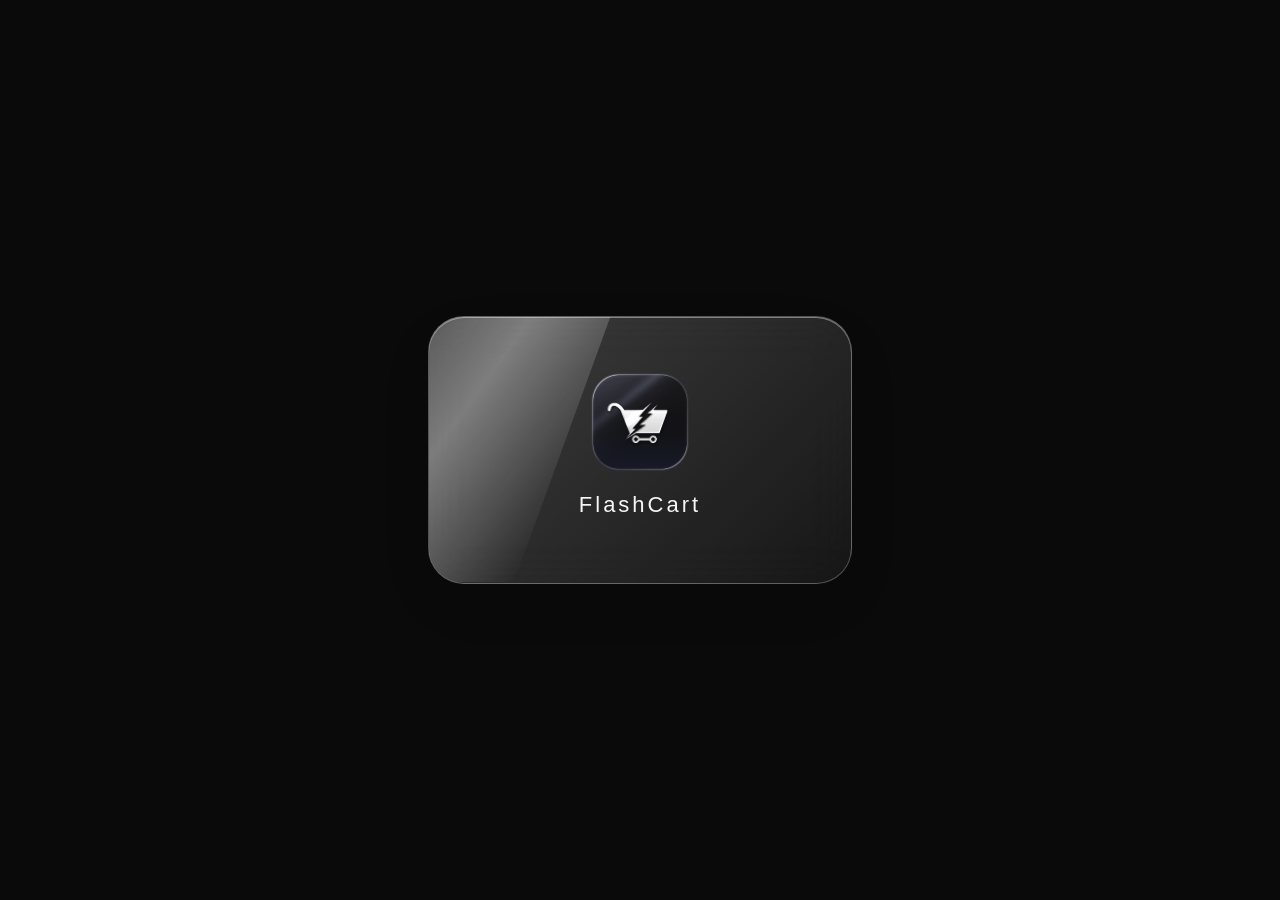
==== index.html @ dcb984df "dark glass theme and loading screen" ====
<html>
<head>
    <title>FlashCart The Next Gen Shopping Experience</title>
    <link rel="stylesheet" href="style.css">
</head>
<body>
    <div id="loader">
        <div class="loader-glow"></div>
        <div class="glass-slab">
            <img src="Images/flashcart-logo-premium.png" alt="FlashCart Logo">
            <h1>FlashCart</h1>
        </div>
    </div>
   <header>
    <nav>
        <div class="logo">
                <img src="Images/flashcart-logo-premium.png" alt="FlashCart Logo">
                <span>FlashCart</span>
            </div>
        <ul>
            <li><a href="#">Home</a></li>
            <li><a href="#">Products</a></li>
            <li><a href="#">About</a></li>
            <li><a href="#">Contact</a></li>
        </ul>
        <button>Cart (0)</button>
    </nav>
   </header> 
   <script>
        window.addEventListener('load',function(){
            setTimeout(function(){
                document.getElementById("loader").classList.add("hide");
        },9000);
    });
   </script>
</body>
</html>
---- style.css ----
.logo img{
    width: 40px;
}

nav{
    display: flex;
    align-items: center;
    justify-content: space-between;
    padding: 16px 32px;
    background:rgba(255,255,255,0.08);
    backdrop-filter: blur(20px);
    -webkit-backdrop-filter: blur(20px);
    border:1px solid rgba(255,255,255,0.15);
    border-radius: 20px;
    margin: 16px;
}

.logo{
    display: flex;
    align-items: center;
    gap: 10px;
}

nav ul{
    display: flex;
    list-style: none;
    gap: 24px;
}

body{
    margin:0;
    background:#0a0a0a;
    color:#f5f5f5;
    font-family: -apple-system,"Segoe UI",Helvetica,Arial,sans-serif;
}

a{
    color:#f5f5f7;
    text-decoration: none;
    opacity: 0.8;
}

a:hover{
    opacity: 1;
}

button{
    background:rgba(232,201,176,0.2);
    color: #f5f5f7;
    border: 1px solid rgba(232,201,176,0.5);
    padding: 8px 18px;
    border-radius: 20px;
    cursor: pointer;
}

#loader{
    position: fixed;
    inset:0;
    background:#0a0a0a;
    display: flex;
    flex-direction: column;
    align-items:center;
    justify-content:center;
    gap:16px;
    z-index: 9999;
    transition: opacity 0.6s ease,visibility 0.6s; 
}

#loader.hide{
    opacity: 0;
    visibility: hidden;
}

#loader img{
    width: 110px;
    border-radius:26px;
    animation:pulse 1.6s ease-in-out infinite;
}

#loader h1{
    font-size:22px;
    font-weight:500;
    letter-spacing:3px;
}

@keyframes pulse{
    0%, 100%{
        transform: scale(1);
        box-shadow: 0 0 0 rgba(232,201,176,0);
    }
    50%{
        transform:scale(1.08);
        box-shadow: 0 0 50px rgba(232,201,176,0.35);
    }
}

.loader-glow{
    position:absolute;
    width: 340px;
    height: 340px;
    border-radius: 50%;
    background: radial-gradient(circle, rgba(232,201,176,0.6) transparent 70%);
    filter: blur(30px);
    animation:breathe 3s ease-in-out infinite;
}

.glass-slab{
    position:relative;
    display:flex;
    flex-direction:column;
    align-items:center;
    padding: 50px 150px;
    border-radius: 36px;
    background:linear-gradient(135deg,rgba(255,255,255,0.22),rgba(255,255,255,0.05));
    backdrop-filter: blur(24px);
    -webkit-backdrop-filter: blur(24px);
    border:1px solid rgba(255,255,255,0.25);
    box-shadow: 0 20px 60px rgba(0,0,0,0.05),inset 0 1px 0 rgba(255,255,255,0.4);
    overflow:hidden;
}   

.glass-slab::after{
    content:"";
    position:absolute;
    top:0;
    left:-120;
    width:60%;
    height:100%;
    background:linear-gradient(110deg,transparent,rgba(255,255,255,0.35),transparent);
    transform:skewX(-20deg);
    animation:shine 2.8s ease-in-out infinite;
}

@keyframes breathe{
    0%,100%{
        opacity: 0.6;transform:scale(1);
    }
    50%{
        opacity: 0.9;transform:scale(1.15);
    }
}

@keyframes shine{
    0%{
        left:-120%;
    }
    60%,100%{
        left:160%;
    }
}
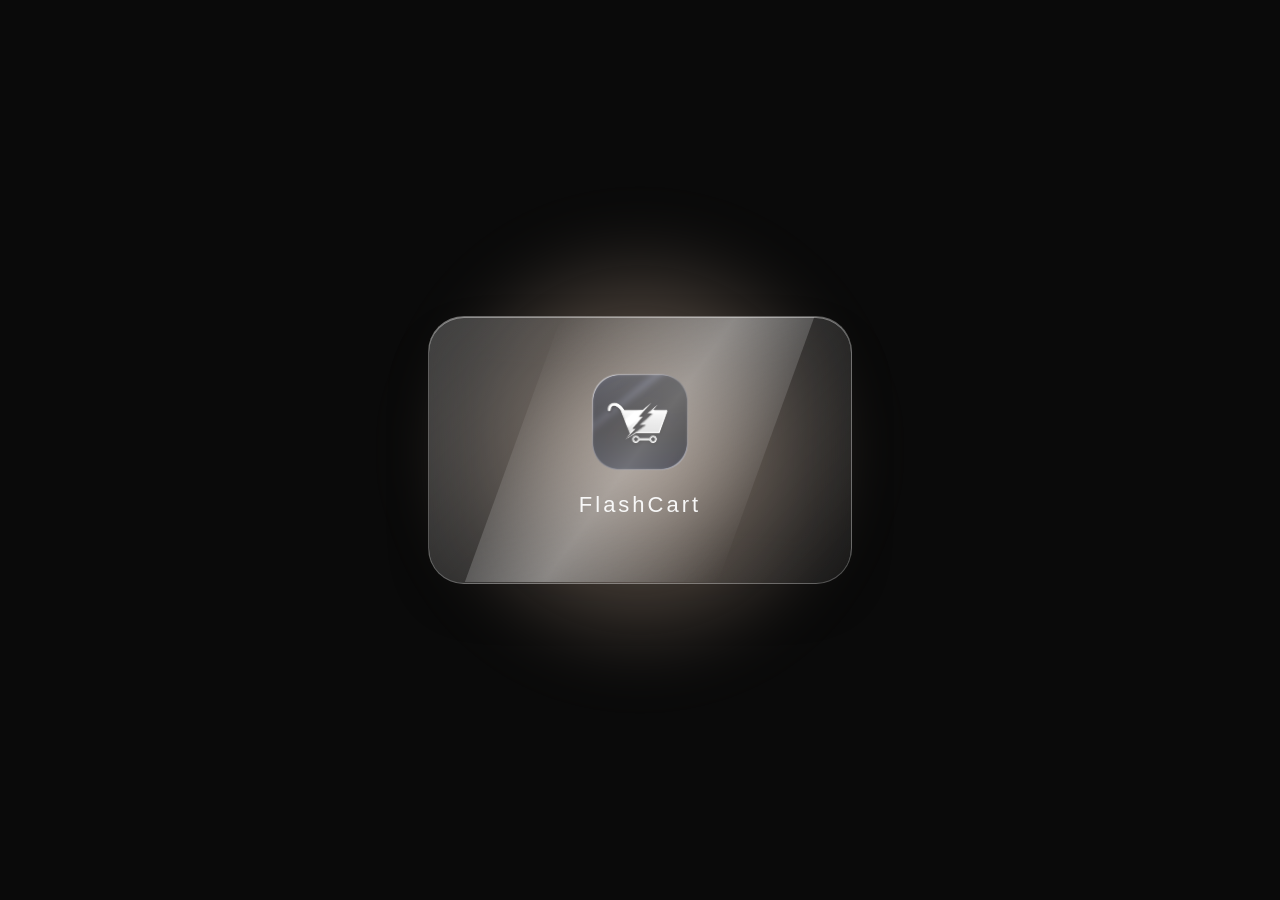
==== commit fd425585: "Updated Loading Screen" ====
--- a/index.html
+++ b/index.html
@@ -1,5 +1,8 @@
+<!DOCTYPE html>
 <html>
 <head>
+    <meta charset="UTF-8">
+    <meta name="viewport" content="width=device-width, initial-scale=1.0">
     <title>FlashCart The Next Gen Shopping Experience</title>
     <link rel="stylesheet" href="style.css">
 </head>
@@ -30,7 +33,7 @@
         window.addEventListener('load',function(){
             setTimeout(function(){
                 document.getElementById("loader").classList.add("hide");
-        },9000);
+        },4000);
     });
    </script>
 </body>
--- a/style.css
+++ b/style.css
@@ -96,10 +96,10 @@
 
 .loader-glow{
     position:absolute;
-    width: 340px;
-    height: 340px;
+    width: 450px;
+    height: 450px;
     border-radius: 50%;
-    background: radial-gradient(circle, rgba(232,201,176,0.6) transparent 70%);
+    background: radial-gradient(circle, rgba(232,201,176,0.6),transparent 70%);
     filter: blur(30px);
     animation:breathe 3s ease-in-out infinite;
 }
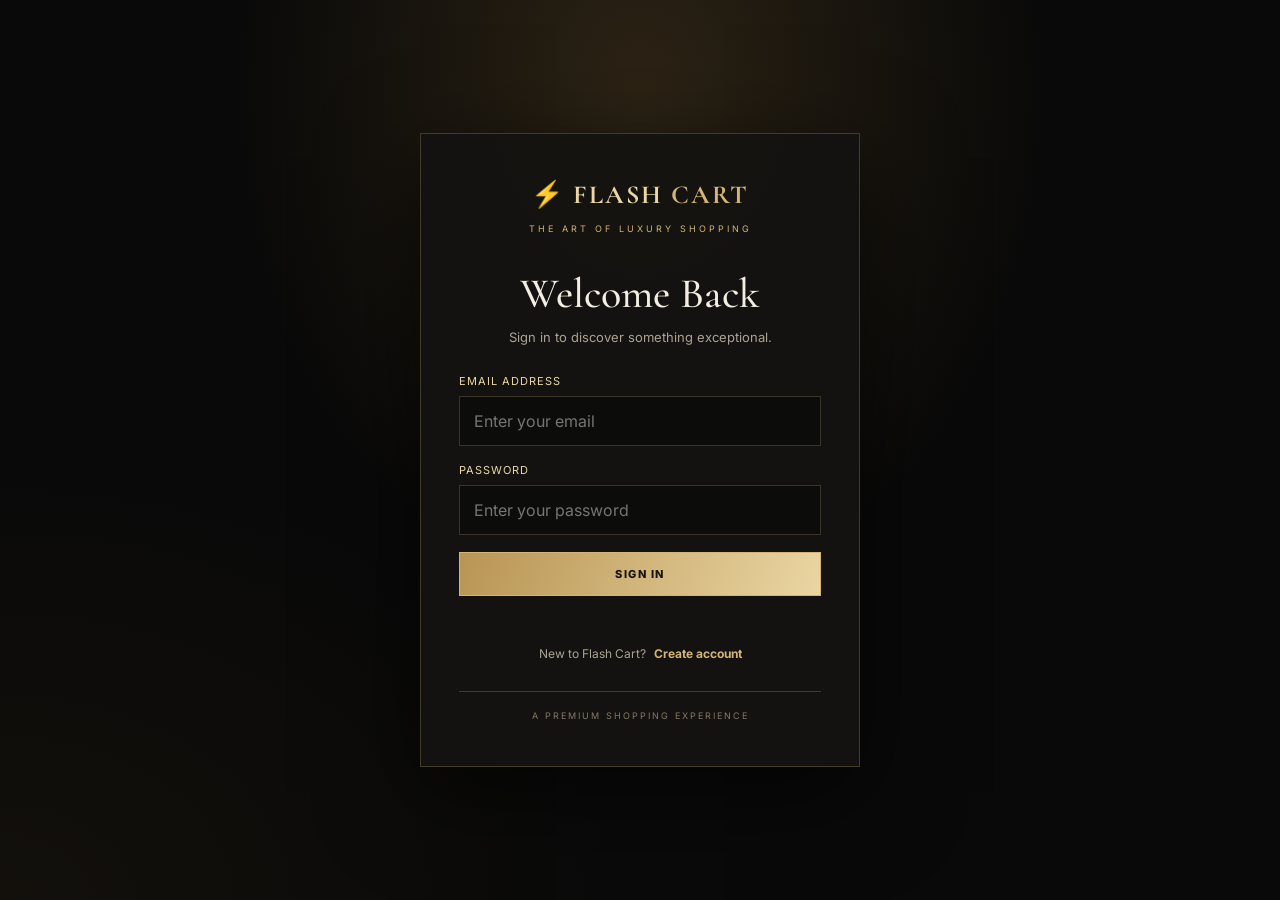
==== commit ea49149d: "flashcart" ====
--- a/index.html
+++ b/index.html
@@ -1,40 +1,169 @@
+
 <!DOCTYPE html>
-<html>
+<html lang="en">
 <head>
-    <meta charset="UTF-8">
-    <meta name="viewport" content="width=device-width, initial-scale=1.0">
-    <title>FlashCart The Next Gen Shopping Experience</title>
-    <link rel="stylesheet" href="style.css">
+  <meta charset="UTF-8">
+  <meta name="viewport" content="width=device-width, initial-scale=1.0">
+  <title>Flash Cart | Luxury Shopping</title>
+  <link rel="stylesheet" href="style.css">
 </head>
 <body>
-    <div id="loader">
-        <div class="loader-glow"></div>
-        <div class="glass-slab">
-            <img src="Images/flashcart-logo-premium.png" alt="FlashCart Logo">
-            <h1>FlashCart</h1>
+
+  <!-- LOGIN PAGE: FIRST SCREEN -->
+  <section id="loginPage" class="login-screen">
+    <div class="login-card">
+      <div class="brand">⚡ FLASH <span>CART</span></div>
+      <p class="tagline">THE ART OF LUXURY SHOPPING</p>
+      <h1 id="authTitle">Welcome Back</h1>
+      <p id="authSubtitle">Sign in to discover something exceptional.</p>
+
+      <form id="authForm">
+        <div id="nameField" class="field hidden">
+          <label for="userName">Full Name</label>
+          <input id="userName" type="text" placeholder="Your name">
         </div>
+
+        <div class="field">
+          <label for="userEmail">Email Address</label>
+          <input id="userEmail" type="email" placeholder="Enter your email" required>
+        </div>
+
+        <div class="field">
+          <label for="userPassword">Password</label>
+          <input id="userPassword" type="password"
+            placeholder="Enter your password" minlength="6" required>
+        </div>
+
+        <button class="gold-btn full" type="submit" id="authSubmit">
+          SIGN IN
+        </button>
+      </form>
+
+      <p id="authMessage" class="message" role="status"></p>
+
+      <p class="switch">
+        <span id="switchText">New to Flash Cart?</span>
+        <button type="button" id="switchBtn">Create account</button>
+      </p>
+      <p class="login-note">A PREMIUM SHOPPING EXPERIENCE</p>
     </div>
-   <header>
-    <nav>
-        <div class="logo">
-                <img src="Images/flashcart-logo-premium.png" alt="FlashCart Logo">
-                <span>FlashCart</span>
-            </div>
-        <ul>
-            <li><a href="#">Home</a></li>
-            <li><a href="#">Products</a></li>
-            <li><a href="#">About</a></li>
-            <li><a href="#">Contact</a></li>
-        </ul>
-        <button>Cart (0)</button>
-    </nav>
-   </header> 
-   <script>
-        window.addEventListener('load',function(){
-            setTimeout(function(){
-                document.getElementById("loader").classList.add("hide");
-        },4000);
-    });
-   </script>
+  </section>
+
+  <!-- SHOPPING WEBSITE: HIDDEN UNTIL LOGIN -->
+  <div id="shopPage" class="hidden">
+
+    <header class="navbar">
+      <a class="brand" href="#" onclick="showHome(); return false;">
+        ⚡ FLASH <span>CART</span>
+      </a>
+
+      <form id="searchForm" class="search">
+        <input id="searchInput" type="search"
+          placeholder="Search luxury finds...">
+        <button type="submit">SEARCH</button>
+      </form>
+
+      <nav>
+        <button onclick="showHome()">Home</button>
+        <button onclick="showCart()">🛒 Cart (<span id="cartCount">0</span>)</button>
+        <button onclick="logout()">Logout</button>
+      </nav>
+    </header>
+
+    <!-- HOME -->
+    <main id="homePage">
+      <section class="hero">
+        <div class="hero-content">
+          <p class="eyebrow">THE LUXURY COLLECTION</p>
+          <h1>Elegance in<br>Every Detail.</h1>
+          <p>Discover exceptional style, modern technology and timeless essentials.</p>
+          <button class="gold-btn" onclick="scrollToProducts()">
+            EXPLORE COLLECTION →
+          </button>
+        </div>
+          <div class="hero-art" aria-hidden="true">✦</div>
+      </section>
+
+      <section class="section">
+        <p class="eyebrow">CURATED FOR YOU</p>
+        <h2>Shop by Category</h2>
+
+        <div class="categories">
+          <button class="category active" onclick="filterCategory('All',this)">
+            <span>✦</span>All Products
+          </button>
+          <button class="category" onclick="filterCategory('Electronics',this)">
+            <span>🎧</span>Electronics
+          </button>
+          <button class="category" onclick="filterCategory('Fashion',this)">
+            <span>👔</span>Fashion
+          </button>
+          <button class="category" onclick="filterCategory('Home',this)">
+            <span>🏠</span>Home
+          </button>
+          <button class="category" onclick="filterCategory('Beauty',this)">
+            <span>✧</span>Beauty
+          </button>
+          <button class="category" onclick="filterCategory('Books',this)">
+            <span>📚</span>Books
+          </button>
+        </div>
+      </section>
+
+      <section class="section" id="products">
+        <div class="heading-row">
+          <div>
+            <p class="eyebrow">THE SELECTION</p>
+            <h2 id="productHeading">Featured Products</h2>
+          </div>
+          <button class="outline-btn" onclick="filterCategory('All')">
+            VIEW ALL
+          </button>
+        </div>
+        <div id="productGrid" class="product-grid"></div>
+      </section>
+
+      <section class="benefits">
+        <div><span>✦</span><h3>Exceptional Finds</h3><p>Carefully selected products</p></div>
+        <div><span>◇</span><h3>Secure Experience</h3><p>Shop with confidence</p></div>
+        <div><span>↗</span><h3>Fast Delivery</h3><p>Convenience at your door</p></div>
+      </section>
+    </main>
+
+    <!-- CART -->
+    <main id="cartPage" class="section hidden">
+      <p class="eyebrow">YOUR SELECTION</p>
+      <h1>Shopping Cart</h1>
+      <div class="cart-layout">
+        <div id="cartItems"></div>
+
+        <aside class="summary">
+          <h2>Order Summary</h2>
+          <div class="summary-row">
+            <span>Subtotal</span><strong id="subtotal">₹0</strong>
+          </div>
+          <div class="summary-row">
+            <span>Delivery</span><strong id="delivery">₹0</strong>
+          </div>
+          <hr>
+          <div class="summary-row total">
+            <span>Total</span><strong id="total">₹0</strong>
+          </div>
+          <button class="gold-btn full" onclick="checkout()">CHECKOUT</button>
+          <p class="note">Demo project. No real payment is processed.</p>
+        </aside>
+      </div>
+      <button class="outline-btn back-btn" onclick="showHome()">← CONTINUE SHOPPING</button>
+    </main>
+
+    <footer>
+      <div class="brand">⚡ FLASH <span>CART</span></div>
+      <p>Luxury in every choice.</p>
+      <p>© 2026 Flash Cart | College Project</p>
+    </footer>
+  </div>
+
+  <div id="toast" class="toast" role="status"></div>
+  <script src="script.js"></script>
 </body>
-</html>+</html>
--- a/style.css
+++ b/style.css
@@ -1,150 +1,520 @@
-.logo img{
-    width: 40px;
-}
-
-nav{
-    display: flex;
-    align-items: center;
-    justify-content: space-between;
-    padding: 16px 32px;
-    background:rgba(255,255,255,0.08);
-    backdrop-filter: blur(20px);
-    -webkit-backdrop-filter: blur(20px);
-    border:1px solid rgba(255,255,255,0.15);
-    border-radius: 20px;
-    margin: 16px;
-}
-
-.logo{
-    display: flex;
-    align-items: center;
-    gap: 10px;
-}
-
-nav ul{
-    display: flex;
-    list-style: none;
-    gap: 24px;
-}
-
-body{
-    margin:0;
-    background:#0a0a0a;
-    color:#f5f5f5;
-    font-family: -apple-system,"Segoe UI",Helvetica,Arial,sans-serif;
-}
-
-a{
-    color:#f5f5f7;
-    text-decoration: none;
-    opacity: 0.8;
-}
-
-a:hover{
-    opacity: 1;
-}
-
-button{
-    background:rgba(232,201,176,0.2);
-    color: #f5f5f7;
-    border: 1px solid rgba(232,201,176,0.5);
-    padding: 8px 18px;
-    border-radius: 20px;
-    cursor: pointer;
-}
-
-#loader{
-    position: fixed;
-    inset:0;
-    background:#0a0a0a;
-    display: flex;
-    flex-direction: column;
-    align-items:center;
-    justify-content:center;
-    gap:16px;
-    z-index: 9999;
-    transition: opacity 0.6s ease,visibility 0.6s; 
-}
-
-#loader.hide{
-    opacity: 0;
-    visibility: hidden;
-}
-
-#loader img{
-    width: 110px;
-    border-radius:26px;
-    animation:pulse 1.6s ease-in-out infinite;
-}
-
-#loader h1{
-    font-size:22px;
-    font-weight:500;
-    letter-spacing:3px;
-}
-
-@keyframes pulse{
-    0%, 100%{
-        transform: scale(1);
-        box-shadow: 0 0 0 rgba(232,201,176,0);
-    }
-    50%{
-        transform:scale(1.08);
-        box-shadow: 0 0 50px rgba(232,201,176,0.35);
-    }
-}
-
-.loader-glow{
-    position:absolute;
-    width: 450px;
-    height: 450px;
-    border-radius: 50%;
-    background: radial-gradient(circle, rgba(232,201,176,0.6),transparent 70%);
-    filter: blur(30px);
-    animation:breathe 3s ease-in-out infinite;
-}
-
-.glass-slab{
-    position:relative;
-    display:flex;
-    flex-direction:column;
-    align-items:center;
-    padding: 50px 150px;
-    border-radius: 36px;
-    background:linear-gradient(135deg,rgba(255,255,255,0.22),rgba(255,255,255,0.05));
-    backdrop-filter: blur(24px);
-    -webkit-backdrop-filter: blur(24px);
-    border:1px solid rgba(255,255,255,0.25);
-    box-shadow: 0 20px 60px rgba(0,0,0,0.05),inset 0 1px 0 rgba(255,255,255,0.4);
-    overflow:hidden;
-}   
-
-.glass-slab::after{
-    content:"";
-    position:absolute;
-    top:0;
-    left:-120;
-    width:60%;
-    height:100%;
-    background:linear-gradient(110deg,transparent,rgba(255,255,255,0.35),transparent);
-    transform:skewX(-20deg);
-    animation:shine 2.8s ease-in-out infinite;
-}
-
-@keyframes breathe{
-    0%,100%{
-        opacity: 0.6;transform:scale(1);
-    }
-    50%{
-        opacity: 0.9;transform:scale(1.15);
-    }
-}
-
-@keyframes shine{
-    0%{
-        left:-120%;
-    }
-    60%,100%{
-        left:160%;
-    }
-}+
+@import url('https://fonts.googleapis.com/css2?family=Cormorant+Garamond:wght@400;500;600;700&family=Inter:wght@400;500;600;700&display=swap');
+
+:root {
+  --gold: #d4b477;
+  --gold-light: #ead7a8;
+  --bg: #0b0b0a;
+  --panel: #171714;
+  --text: #f4eee2;
+  --muted: #aaa394;
+  --border: rgba(212,180,119,.25);
+}
+
+* { box-sizing: border-box; margin: 0; padding: 0; }
+
+body {
+  font-family: 'Inter', Arial, sans-serif;
+  background:
+    radial-gradient(ellipse at 15% 0%, rgba(135,99,43,.19), transparent 34%),
+    radial-gradient(ellipse at 90% 35%, rgba(83,64,34,.13), transparent 38%),
+    linear-gradient(135deg, #090909, #151511 50%, #080808);
+  background-attachment: fixed;
+  color: var(--text);
+}
+
+button, input { font: inherit; }
+button { cursor: pointer; }
+.hidden { display: none !important; }
+
+h1, h2, h3, .brand {
+  font-family: 'Cormorant Garamond', Georgia, serif;
+}
+
+.brand {
+  color: var(--gold-light);
+  font-size: 26px;
+  font-weight: 700;
+  letter-spacing: 2px;
+  text-decoration: none;
+  white-space: nowrap;
+}
+
+.brand span { color: var(--gold); }
+
+.eyebrow {
+  font-size: 11px;
+  color: var(--gold);
+  letter-spacing: 3px;
+  font-weight: 700;
+  margin-bottom: 12px;
+}
+
+/* LOGIN FIRST */
+.login-screen {
+  min-height: 100vh;
+  display: grid;
+  place-items: center;
+  padding: 24px;
+  background:
+    radial-gradient(ellipse at 50% 10%, rgba(148,111,52,.25), transparent 45%),
+    radial-gradient(ellipse at 0% 100%, rgba(88,65,31,.12), transparent 35%),
+    #090909;
+}
+
+.login-card {
+  width: 100%;
+  max-width: 440px;
+  padding: 45px 38px;
+  background: rgba(20,19,16,.94);
+  border: 1px solid var(--border);
+  box-shadow: 0 25px 90px #0009;
+  text-align: center;
+}
+
+.login-card .brand { margin-bottom: 13px; }
+
+.tagline {
+  color: var(--gold);
+  font-size: 9px;
+  letter-spacing: 3px;
+  margin-bottom: 34px;
+}
+
+.login-card h1 {
+  font-size: 42px;
+  font-weight: 500;
+  margin-bottom: 8px;
+}
+
+.login-card > p:not(.tagline):not(.switch):not(.login-note) {
+  color: var(--muted);
+  font-size: 13px;
+  line-height: 1.6;
+}
+
+.login-card form {
+  text-align: left;
+  margin-top: 26px;
+}
+
+.field { margin-bottom: 17px; }
+
+.field label {
+  display: block;
+  font-size: 11px;
+  letter-spacing: 1px;
+  color: var(--gold-light);
+  margin-bottom: 8px;
+  text-transform: uppercase;
+}
+
+.field input {
+  width: 100%;
+  padding: 14px;
+  background: #0c0c0b;
+  color: white;
+  border: 1px solid #393328;
+  outline: none;
+}
+
+.field input:focus { border-color: var(--gold); }
+
+.gold-btn {
+  border: 1px solid var(--gold);
+  background: linear-gradient(110deg, #b89554, #ead5a2);
+  color: #17130b;
+  padding: 14px 22px;
+  font-size: 11px;
+  font-weight: 800;
+  letter-spacing: 1.5px;
+  transition: .2s;
+}
+
+.gold-btn:hover {
+  background: #f0dfb7;
+  transform: translateY(-1px);
+}
+
+.full { width: 100%; }
+
+.message {
+  min-height: 20px;
+  color: var(--gold-light);
+  font-size: 12px;
+  margin-top: 12px;
+}
+
+.switch {
+  margin-top: 18px;
+  font-size: 12px;
+  color: var(--muted);
+}
+
+.switch button {
+  border: 0;
+  background: transparent;
+  color: var(--gold);
+  font-weight: 700;
+  margin-left: 5px;
+}
+
+.login-note {
+  margin-top: 30px;
+  padding-top: 18px;
+  border-top: 1px solid var(--border);
+  color: #867a64;
+  font-size: 9px;
+  letter-spacing: 2px;
+}
+
+/* HEADER */
+.navbar {
+  position: sticky;
+  top: 0;
+  z-index: 10;
+  display: flex;
+  align-items: center;
+  justify-content: space-between;
+  gap: 22px;
+  padding: 17px 5%;
+  background: rgba(9,9,8,.94);
+  backdrop-filter: blur(16px);
+  border-bottom: 1px solid var(--border);
+}
+
+.search {
+  display: flex;
+  flex: 1;
+  max-width: 470px;
+  border: 1px solid #4a402e;
+}
+
+.search input {
+  min-width: 0;
+  width: 100%;
+  padding: 12px;
+  background: #171612;
+  color: white;
+  border: 0;
+  outline: none;
+}
+
+.search button {
+  padding: 0 15px;
+  background: #c9a45c;
+  border: 0;
+  font-size: 10px;
+  font-weight: 800;
+}
+
+.navbar nav {
+  display: flex;
+  align-items: center;
+  gap: 10px;
+}
+
+.navbar nav button {
+  color: var(--gold-light);
+  background: transparent;
+  border: 0;
+  font-size: 12px;
+  padding: 8px 4px;
+}
+
+.navbar nav button:hover { color: white; }
+
+/* LUXURY HERO BACKGROUND */
+.hero {
+  margin: 28px 5%;
+  min-height: 340px;
+  padding: 55px 7%;
+  display: flex;
+  justify-content: space-between;
+  align-items: center;
+  position: relative;
+  overflow: hidden;
+  border: 1px solid var(--border);
+  background:
+    radial-gradient(ellipse at 85% 40%, rgba(166,126,57,.30), transparent 35%),
+    linear-gradient(105deg, #171510, #0b0b0a 75%);
+}
+
+.hero-content { max-width: 600px; position: relative; z-index: 1; }
+
+.hero h1 {
+  font-size: clamp(42px, 6vw, 70px);
+  font-weight: 500;
+  line-height: .98;
+  color: var(--gold-light);
+  margin-bottom: 20px;
+}
+
+.hero-content > p:not(.eyebrow) {
+  color: #c2b9a8;
+  line-height: 1.8;
+  max-width: 420px;
+  margin-bottom: 25px;
+  font-size: 13px;
+}
+
+.hero-art {
+  font-size: clamp(100px, 17vw, 200px);
+  color: rgba(212,180,119,.28);
+  text-shadow: 0 0 80px rgba(212,180,119,.12);
+}
+
+/* CATEGORIES */
+.section { padding: 35px 5%; }
+
+.section h2, #cartPage > h1 {
+  font-size: 35px;
+  font-weight: 500;
+  margin-bottom: 24px;
+}
+
+.categories {
+  display: grid;
+  grid-template-columns: repeat(6, minmax(0, 1fr));
+  gap: 13px;
+}
+
+.category {
+  padding: 20px 8px;
+  background: rgba(23,22,18,.8);
+  color: #e9e1d1;
+  border: 1px solid var(--border);
+  font-size: 12px;
+  transition: .2s;
+}
+
+.category span {
+  display: block;
+  font-size: 28px;
+  margin-bottom: 12px;
+}
+
+.category:hover, .category.active {
+  border-color: var(--gold);
+  background: #292318;
+  color: var(--gold-light);
+}
+
+.heading-row {
+  display: flex;
+  justify-content: space-between;
+  align-items: center;
+  margin-bottom: 22px;
+}
+
+.heading-row h2 { margin-bottom: 0; }
+
+.outline-btn {
+  background: transparent;
+  color: var(--gold);
+  border: 1px solid var(--border);
+  padding: 12px 16px;
+  font-size: 10px;
+  letter-spacing: 1px;
+}
+
+.outline-btn:hover { border-color: var(--gold); }
+
+/* PRODUCTS KEEP THEIR NATURAL COLORS */
+.product-grid {
+  display: grid;
+  grid-template-columns: repeat(4, minmax(0, 1fr));
+  gap: 18px;
+}
+
+.product-card {
+  min-width: 0;
+  padding: 13px;
+  background: #fff;
+  color: #242424;
+  border: 1px solid #e5e0d8;
+  transition: .2s;
+}
+
+.product-card:hover {
+  transform: translateY(-4px);
+  box-shadow: 0 15px 35px #0004;
+}
+
+.product-image {
+  width: 100%;
+  height: 180px;
+  object-fit: contain;
+  background: #f7f7f5;
+  margin-bottom: 14px;
+}
+
+.product-category {
+  color: #8a6a31;
+  font-size: 10px;
+  text-transform: uppercase;
+  letter-spacing: 1px;
+}
+
+.product-card h3 {
+  color: #242424;
+  font-size: 20px;
+  font-weight: 600;
+  margin: 10px 0;
+  min-height: 45px;
+}
+
+.rating {
+  color: #a67e2c;
+  font-size: 12px;
+  margin-bottom: 12px;
+}
+
+.price { font-size: 18px; font-weight: 700; color: #222; }
+.old-price { font-size: 12px; color: #888; text-decoration: line-through; margin-left: 6px; }
+
+.add-btn {
+  width: 100%;
+  padding: 12px 6px;
+  margin-top: 15px;
+  background: #171612;
+  border: 1px solid #171612;
+  color: #e6c783;
+  font-size: 11px;
+  font-weight: 700;
+}
+
+.add-btn:hover { background: #c9a45c; color: #111; }
+
+/* BENEFITS */
+.benefits {
+  display: grid;
+  grid-template-columns: repeat(3, 1fr);
+  gap: 20px;
+  padding: 35px 5%;
+  border-top: 1px solid var(--border);
+  border-bottom: 1px solid var(--border);
+  background: rgba(14,14,12,.8);
+}
+
+.benefits div { text-align: center; }
+.benefits span { color: var(--gold); font-size: 28px; }
+.benefits h3 { font-size: 22px; font-weight: 500; margin: 10px 0; }
+.benefits p { font-size: 12px; color: var(--muted); }
+
+/* CART */
+.cart-layout {
+  display: grid;
+  grid-template-columns: 1fr 310px;
+  gap: 22px;
+  align-items: start;
+  margin-top: 28px;
+}
+
+#cartItems { display: grid; gap: 13px; }
+
+.cart-item {
+  display: flex;
+  align-items: center;
+  gap: 14px;
+  padding: 14px;
+  background: #fff;
+  color: #222;
+}
+
+.cart-item img {
+  width: 85px;
+  height: 85px;
+  object-fit: contain;
+  background: #f7f7f5;
+}
+
+.cart-info { flex: 1; min-width: 0; }
+.cart-info h3 { font-size: 19px; margin-bottom: 8px; }
+.cart-info strong { font-family: Arial, sans-serif; font-size: 14px; }
+
+.quantity { display: flex; align-items: center; gap: 10px; margin-top: 10px; }
+.quantity button { padding: 5px 10px; background: #fff; border: 1px solid #ddd; }
+.remove-btn { display: block; margin-top: 9px; background: none; border: 0; color: #a22; font-size: 12px; }
+
+.summary {
+  padding: 22px;
+  background: #191813;
+  border: 1px solid var(--border);
+}
+
+.summary h2 { font-size: 29px; margin-bottom: 20px; }
+.summary-row { display: flex; justify-content: space-between; gap: 8px; margin: 17px 0; font-size: 13px; }
+.summary hr { border: 0; border-top: 1px solid var(--border); }
+.total { font-size: 17px; font-weight: 700; }
+.note { color: var(--muted); font-size: 10px; margin-top: 12px; line-height: 1.6; }
+.back-btn { margin-top: 22px; }
+
+.empty {
+  padding: 35px 20px;
+  text-align: center;
+  background: #191813;
+  border: 1px solid var(--border);
+}
+
+.empty h3 { font-size: 26px; margin-bottom: 10px; }
+.empty p { color: var(--muted); font-size: 13px; }
+
+footer {
+  margin-top: 40px;
+  padding: 35px 5%;
+  text-align: center;
+  background: #070707;
+  border-top: 1px solid var(--border);
+}
+
+footer .brand { margin-bottom: 12px; }
+footer p { color: var(--muted); font-size: 11px; margin-top: 10px; }
+
+.toast {
+  position: fixed;
+  z-index: 30;
+  right: 20px;
+  bottom: 20px;
+  background: var(--gold-light);
+  color: #15130f;
+  padding: 14px 18px;
+  opacity: 0;
+  transform: translateY(8px);
+  pointer-events: none;
+  transition: .2s;
+  font-size: 12px;
+}
+
+.toast.show { opacity: 1; transform: translateY(0); }
+
+@media(max-width: 900px) {
+  .navbar { flex-wrap: wrap; gap: 13px; }
+  .search { order: 3; flex-basis: 100%; max-width: none; }
+  .categories { grid-template-columns: repeat(3, 1fr); }
+  .product-grid { grid-template-columns: repeat(2, minmax(0, 1fr)); }
+  .cart-layout { grid-template-columns: 1fr; }
+}
+
+@media(max-width: 480px) {
+  .navbar { padding: 13px 4%; }
+  .brand { font-size: 21px; }
+  .navbar nav { gap: 8px; }
+  .navbar nav button { font-size: 10px; }
+  .hero { margin: 15px 4%; padding: 30px 20px; min-height: 270px; }
+  .hero h1 { font-size: 43px; }
+  .hero-art { font-size: 65px; }
+  .section { padding: 25px 4%; }
+  .categories { gap: 8px; }
+  .category { font-size: 10px; padding: 13px 3px; }
+  .category span { font-size: 22px; }
+  .product-grid { gap: 10px; }
+  .product-card { padding: 9px; }
+  .product-image { height: 120px; }
+  .product-card h3 { font-size: 17px; }
+  .benefits { grid-template-columns: 1fr; }
+  .login-card { padding: 32px 22px; }
+  .login-card h1 { font-size: 36px; }
+  .cart-item { gap: 8px; padding: 9px; }
+  .cart-item img { width: 60px; height: 65px; }
+}
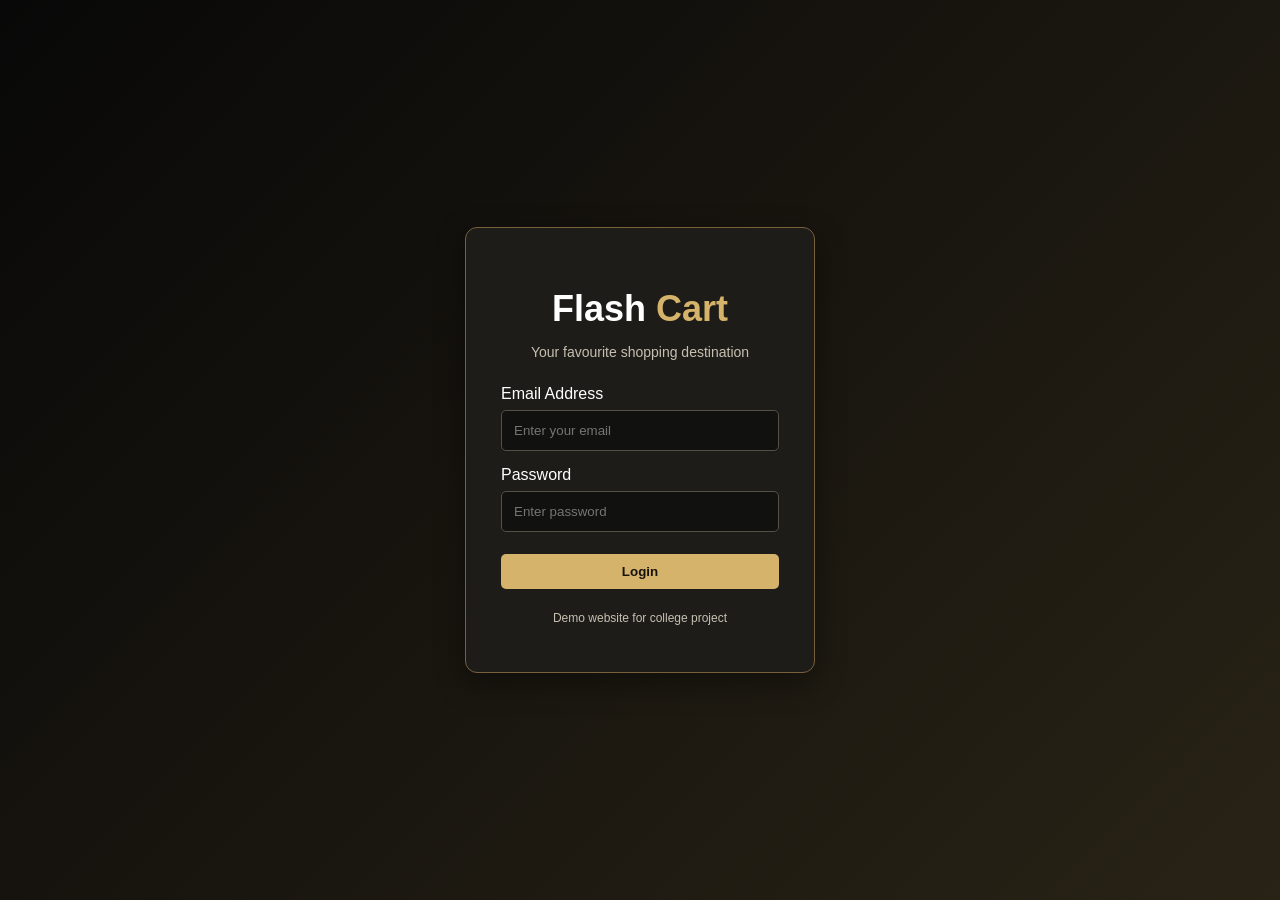
==== commit ae4178a3: "flashcart" ====
--- a/index.html
+++ b/index.html
@@ -1,169 +1,103 @@
+
 
 <!DOCTYPE html>
-<html lang="en">
+<html>
 <head>
-  <meta charset="UTF-8">
-  <meta name="viewport" content="width=device-width, initial-scale=1.0">
-  <title>Flash Cart | Luxury Shopping</title>
-  <link rel="stylesheet" href="style.css">
+    <title>Flash Cart</title>
+    <meta name="viewport" content="width=device-width, initial-scale=1.0">
+    <link rel="stylesheet" href="style.css">
 </head>
 <body>
 
-  <!-- LOGIN PAGE: FIRST SCREEN -->
-  <section id="loginPage" class="login-screen">
-    <div class="login-card">
-      <div class="brand">⚡ FLASH <span>CART</span></div>
-      <p class="tagline">THE ART OF LUXURY SHOPPING</p>
-      <h1 id="authTitle">Welcome Back</h1>
-      <p id="authSubtitle">Sign in to discover something exceptional.</p>
+    <!-- Login Page -->
+    <div id="loginPage" class="login-page">
+        <div class="login-box">
+            <h1>Flash <span>Cart</span></h1>
+            <p>Your favourite shopping destination</p>
 
-      <form id="authForm">
-        <div id="nameField" class="field hidden">
-          <label for="userName">Full Name</label>
-          <input id="userName" type="text" placeholder="Your name">
+            <form id="loginForm">
+                <label>Email Address</label>
+                <input type="email" id="email" placeholder="Enter your email" required>
+
+                <label>Password</label>
+                <input type="password" id="password"
+                       placeholder="Enter password"
+                       minlength="6" required>
+
+                <button type="submit">Login</button>
+            </form>
+
+            <p class="small-text">Demo website for college project</p>
+        </div>
+    </div>
+
+    <!-- Main Website -->
+    <div id="mainPage" class="hidden">
+
+        <header>
+            <h2>Flash <span>Cart</span></h2>
+
+            <div>
+                <button onclick="showHome()">Home</button>
+                <button onclick="showCart()">Cart 🛒 (<span id="cartCount">0</span>)</button>
+                <button onclick="logout()">Logout</button>
+            </div>
+        </header>
+
+        <!-- Homepage -->
+        <div id="homePage">
+
+            <section class="banner">
+                <h1>Big Deals. Better Choices.</h1>
+                <p>Discover your favourite products at amazing prices.</p>
+                <button onclick="goToProducts()">Shop Now</button>
+            </section>
+
+            <section class="section">
+                <h2>Shop by Category</h2>
+
+                <div class="categories">
+                    <button onclick="filterProducts('All')">All</button>
+                    <button onclick="filterProducts('Electronics')">Electronics</button>
+                    <button onclick="filterProducts('Fashion')">Fashion</button>
+                    <button onclick="filterProducts('Home')">Home</button>
+                    <button onclick="filterProducts('Beauty')">Beauty</button>
+                </div>
+            </section>
+
+            <section class="section" id="productsSection">
+                <h2 id="productTitle">Our Products</h2>
+
+                <input type="text" id="searchBox"
+                       placeholder="Search products..."
+                       oninput="searchProducts()">
+
+                <div id="productList" class="product-list"></div>
+            </section>
+
         </div>
 
-        <div class="field">
-          <label for="userEmail">Email Address</label>
-          <input id="userEmail" type="email" placeholder="Enter your email" required>
+        <!-- Shopping Cart -->
+        <div id="cartPage" class="section hidden">
+            <h1>My Shopping Cart</h1>
+
+            <div id="cartItems"></div>
+
+            <div class="total-box">
+                <h2>Total: ₹<span id="totalPrice">0</span></h2>
+                <button onclick="checkout()">Place Order</button>
+                <button class="back-button" onclick="showHome()">Continue Shopping</button>
+            </div>
         </div>
 
-        <div class="field">
-          <label for="userPassword">Password</label>
-          <input id="userPassword" type="password"
-            placeholder="Enter your password" minlength="6" required>
-        </div>
+        <footer>
+            <h2>Flash Cart</h2>
+            <p>Making shopping simple and enjoyable.</p>
+            <p>© 2026 Flash Cart | College Project</p>
+        </footer>
 
-        <button class="gold-btn full" type="submit" id="authSubmit">
-          SIGN IN
-        </button>
-      </form>
+    </div>
 
-      <p id="authMessage" class="message" role="status"></p>
-
-      <p class="switch">
-        <span id="switchText">New to Flash Cart?</span>
-        <button type="button" id="switchBtn">Create account</button>
-      </p>
-      <p class="login-note">A PREMIUM SHOPPING EXPERIENCE</p>
-    </div>
-  </section>
-
-  <!-- SHOPPING WEBSITE: HIDDEN UNTIL LOGIN -->
-  <div id="shopPage" class="hidden">
-
-    <header class="navbar">
-      <a class="brand" href="#" onclick="showHome(); return false;">
-        ⚡ FLASH <span>CART</span>
-      </a>
-
-      <form id="searchForm" class="search">
-        <input id="searchInput" type="search"
-          placeholder="Search luxury finds...">
-        <button type="submit">SEARCH</button>
-      </form>
-
-      <nav>
-        <button onclick="showHome()">Home</button>
-        <button onclick="showCart()">🛒 Cart (<span id="cartCount">0</span>)</button>
-        <button onclick="logout()">Logout</button>
-      </nav>
-    </header>
-
-    <!-- HOME -->
-    <main id="homePage">
-      <section class="hero">
-        <div class="hero-content">
-          <p class="eyebrow">THE LUXURY COLLECTION</p>
-          <h1>Elegance in<br>Every Detail.</h1>
-          <p>Discover exceptional style, modern technology and timeless essentials.</p>
-          <button class="gold-btn" onclick="scrollToProducts()">
-            EXPLORE COLLECTION →
-          </button>
-        </div>
-          <div class="hero-art" aria-hidden="true">✦</div>
-      </section>
-
-      <section class="section">
-        <p class="eyebrow">CURATED FOR YOU</p>
-        <h2>Shop by Category</h2>
-
-        <div class="categories">
-          <button class="category active" onclick="filterCategory('All',this)">
-            <span>✦</span>All Products
-          </button>
-          <button class="category" onclick="filterCategory('Electronics',this)">
-            <span>🎧</span>Electronics
-          </button>
-          <button class="category" onclick="filterCategory('Fashion',this)">
-            <span>👔</span>Fashion
-          </button>
-          <button class="category" onclick="filterCategory('Home',this)">
-            <span>🏠</span>Home
-          </button>
-          <button class="category" onclick="filterCategory('Beauty',this)">
-            <span>✧</span>Beauty
-          </button>
-          <button class="category" onclick="filterCategory('Books',this)">
-            <span>📚</span>Books
-          </button>
-        </div>
-      </section>
-
-      <section class="section" id="products">
-        <div class="heading-row">
-          <div>
-            <p class="eyebrow">THE SELECTION</p>
-            <h2 id="productHeading">Featured Products</h2>
-          </div>
-          <button class="outline-btn" onclick="filterCategory('All')">
-            VIEW ALL
-          </button>
-        </div>
-        <div id="productGrid" class="product-grid"></div>
-      </section>
-
-      <section class="benefits">
-        <div><span>✦</span><h3>Exceptional Finds</h3><p>Carefully selected products</p></div>
-        <div><span>◇</span><h3>Secure Experience</h3><p>Shop with confidence</p></div>
-        <div><span>↗</span><h3>Fast Delivery</h3><p>Convenience at your door</p></div>
-      </section>
-    </main>
-
-    <!-- CART -->
-    <main id="cartPage" class="section hidden">
-      <p class="eyebrow">YOUR SELECTION</p>
-      <h1>Shopping Cart</h1>
-      <div class="cart-layout">
-        <div id="cartItems"></div>
-
-        <aside class="summary">
-          <h2>Order Summary</h2>
-          <div class="summary-row">
-            <span>Subtotal</span><strong id="subtotal">₹0</strong>
-          </div>
-          <div class="summary-row">
-            <span>Delivery</span><strong id="delivery">₹0</strong>
-          </div>
-          <hr>
-          <div class="summary-row total">
-            <span>Total</span><strong id="total">₹0</strong>
-          </div>
-          <button class="gold-btn full" onclick="checkout()">CHECKOUT</button>
-          <p class="note">Demo project. No real payment is processed.</p>
-        </aside>
-      </div>
-      <button class="outline-btn back-btn" onclick="showHome()">← CONTINUE SHOPPING</button>
-    </main>
-
-    <footer>
-      <div class="brand">⚡ FLASH <span>CART</span></div>
-      <p>Luxury in every choice.</p>
-      <p>© 2026 Flash Cart | College Project</p>
-    </footer>
-  </div>
-
-  <div id="toast" class="toast" role="status"></div>
-  <script src="script.js"></script>
+    <script src="script.js"></script>
 </body>
 </html>
--- a/style.css
+++ b/style.css
@@ -1,520 +1,320 @@
-
-@import url('https://fonts.googleapis.com/css2?family=Cormorant+Garamond:wght@400;500;600;700&family=Inter:wght@400;500;600;700&display=swap');
-
-:root {
-  --gold: #d4b477;
-  --gold-light: #ead7a8;
-  --bg: #0b0b0a;
-  --panel: #171714;
-  --text: #f4eee2;
-  --muted: #aaa394;
-  --border: rgba(212,180,119,.25);
-}
-
-* { box-sizing: border-box; margin: 0; padding: 0; }
 
 body {
-  font-family: 'Inter', Arial, sans-serif;
-  background:
-    radial-gradient(ellipse at 15% 0%, rgba(135,99,43,.19), transparent 34%),
-    radial-gradient(ellipse at 90% 35%, rgba(83,64,34,.13), transparent 38%),
-    linear-gradient(135deg, #090909, #151511 50%, #080808);
-  background-attachment: fixed;
-  color: var(--text);
-}
-
-button, input { font: inherit; }
-button { cursor: pointer; }
-.hidden { display: none !important; }
-
-h1, h2, h3, .brand {
-  font-family: 'Cormorant Garamond', Georgia, serif;
-}
-
-.brand {
-  color: var(--gold-light);
-  font-size: 26px;
-  font-weight: 700;
-  letter-spacing: 2px;
-  text-decoration: none;
-  white-space: nowrap;
-}
-
-.brand span { color: var(--gold); }
-
-.eyebrow {
-  font-size: 11px;
-  color: var(--gold);
-  letter-spacing: 3px;
-  font-weight: 700;
-  margin-bottom: 12px;
-}
-
-/* LOGIN FIRST */
-.login-screen {
-  min-height: 100vh;
-  display: grid;
-  place-items: center;
-  padding: 24px;
-  background:
-    radial-gradient(ellipse at 50% 10%, rgba(148,111,52,.25), transparent 45%),
-    radial-gradient(ellipse at 0% 100%, rgba(88,65,31,.12), transparent 35%),
-    #090909;
-}
-
-.login-card {
-  width: 100%;
-  max-width: 440px;
-  padding: 45px 38px;
-  background: rgba(20,19,16,.94);
-  border: 1px solid var(--border);
-  box-shadow: 0 25px 90px #0009;
-  text-align: center;
-}
-
-.login-card .brand { margin-bottom: 13px; }
-
-.tagline {
-  color: var(--gold);
-  font-size: 9px;
-  letter-spacing: 3px;
-  margin-bottom: 34px;
-}
-
-.login-card h1 {
-  font-size: 42px;
-  font-weight: 500;
-  margin-bottom: 8px;
-}
-
-.login-card > p:not(.tagline):not(.switch):not(.login-note) {
-  color: var(--muted);
-  font-size: 13px;
-  line-height: 1.6;
-}
-
-.login-card form {
-  text-align: left;
-  margin-top: 26px;
-}
-
-.field { margin-bottom: 17px; }
-
-.field label {
-  display: block;
-  font-size: 11px;
-  letter-spacing: 1px;
-  color: var(--gold-light);
-  margin-bottom: 8px;
-  text-transform: uppercase;
-}
-
-.field input {
-  width: 100%;
-  padding: 14px;
-  background: #0c0c0b;
-  color: white;
-  border: 1px solid #393328;
-  outline: none;
-}
-
-.field input:focus { border-color: var(--gold); }
-
-.gold-btn {
-  border: 1px solid var(--gold);
-  background: linear-gradient(110deg, #b89554, #ead5a2);
-  color: #17130b;
-  padding: 14px 22px;
-  font-size: 11px;
-  font-weight: 800;
-  letter-spacing: 1.5px;
-  transition: .2s;
-}
-
-.gold-btn:hover {
-  background: #f0dfb7;
-  transform: translateY(-1px);
-}
-
-.full { width: 100%; }
-
-.message {
-  min-height: 20px;
-  color: var(--gold-light);
-  font-size: 12px;
-  margin-top: 12px;
-}
-
-.switch {
-  margin-top: 18px;
-  font-size: 12px;
-  color: var(--muted);
-}
-
-.switch button {
-  border: 0;
-  background: transparent;
-  color: var(--gold);
-  font-weight: 700;
-  margin-left: 5px;
-}
-
-.login-note {
-  margin-top: 30px;
-  padding-top: 18px;
-  border-top: 1px solid var(--border);
-  color: #867a64;
-  font-size: 9px;
-  letter-spacing: 2px;
-}
-
-/* HEADER */
-.navbar {
-  position: sticky;
-  top: 0;
-  z-index: 10;
-  display: flex;
-  align-items: center;
-  justify-content: space-between;
-  gap: 22px;
-  padding: 17px 5%;
-  background: rgba(9,9,8,.94);
-  backdrop-filter: blur(16px);
-  border-bottom: 1px solid var(--border);
-}
-
-.search {
-  display: flex;
-  flex: 1;
-  max-width: 470px;
-  border: 1px solid #4a402e;
-}
-
-.search input {
-  min-width: 0;
-  width: 100%;
-  padding: 12px;
-  background: #171612;
-  color: white;
-  border: 0;
-  outline: none;
-}
-
-.search button {
-  padding: 0 15px;
-  background: #c9a45c;
-  border: 0;
-  font-size: 10px;
-  font-weight: 800;
-}
-
-.navbar nav {
-  display: flex;
-  align-items: center;
-  gap: 10px;
-}
-
-.navbar nav button {
-  color: var(--gold-light);
-  background: transparent;
-  border: 0;
-  font-size: 12px;
-  padding: 8px 4px;
-}
-
-.navbar nav button:hover { color: white; }
-
-/* LUXURY HERO BACKGROUND */
-.hero {
-  margin: 28px 5%;
-  min-height: 340px;
-  padding: 55px 7%;
-  display: flex;
-  justify-content: space-between;
-  align-items: center;
-  position: relative;
-  overflow: hidden;
-  border: 1px solid var(--border);
-  background:
-    radial-gradient(ellipse at 85% 40%, rgba(166,126,57,.30), transparent 35%),
-    linear-gradient(105deg, #171510, #0b0b0a 75%);
-}
-
-.hero-content { max-width: 600px; position: relative; z-index: 1; }
-
-.hero h1 {
-  font-size: clamp(42px, 6vw, 70px);
-  font-weight: 500;
-  line-height: .98;
-  color: var(--gold-light);
-  margin-bottom: 20px;
-}
-
-.hero-content > p:not(.eyebrow) {
-  color: #c2b9a8;
-  line-height: 1.8;
-  max-width: 420px;
-  margin-bottom: 25px;
-  font-size: 13px;
-}
-
-.hero-art {
-  font-size: clamp(100px, 17vw, 200px);
-  color: rgba(212,180,119,.28);
-  text-shadow: 0 0 80px rgba(212,180,119,.12);
-}
-
-/* CATEGORIES */
-.section { padding: 35px 5%; }
-
-.section h2, #cartPage > h1 {
-  font-size: 35px;
-  font-weight: 500;
-  margin-bottom: 24px;
+    margin: 0;
+    font-family: Arial, sans-serif;
+    background: #11110f;
+    color: white;
+}
+
+* {
+    box-sizing: border-box;
+}
+
+span {
+    color: #d5b36a;
+}
+
+button {
+    cursor: pointer;
+    padding: 10px 15px;
+    border: none;
+    border-radius: 5px;
+    background: #d5b36a;
+    color: #17140e;
+    font-weight: bold;
+}
+
+button:hover {
+    background: #f0d99e;
+}
+
+/* Login Page */
+
+.login-page {
+    height: 100vh;
+    display: flex;
+    justify-content: center;
+    align-items: center;
+    padding: 20px;
+    background: linear-gradient(135deg, #080808, #292316);
+}
+
+.login-box {
+    background: #1d1c18;
+    padding: 35px;
+    width: 100%;
+    max-width: 350px;
+    border: 1px solid #75613b;
+    border-radius: 12px;
+    text-align: center;
+    box-shadow: 0 10px 30px #0006;
+}
+
+.login-box h1 {
+    font-size: 36px;
+    margin-bottom: 10px;
+}
+
+.login-box p {
+    color: #c7c0b1;
+    font-size: 14px;
+}
+
+.login-box form {
+    text-align: left;
+    margin-top: 25px;
+}
+
+.login-box label {
+    display: block;
+    margin: 15px 0 7px;
+}
+
+.login-box input {
+    width: 100%;
+    padding: 12px;
+    border: 1px solid #555044;
+    background: #11110f;
+    color: white;
+    border-radius: 5px;
+}
+
+.login-box form button {
+    width: 100%;
+    margin-top: 22px;
+}
+
+.login-box .small-text {
+    margin-top: 22px;
+    font-size: 12px;
+}
+
+/* Header */
+
+header {
+    background: #080808;
+    padding: 15px 5%;
+    display: flex;
+    justify-content: space-between;
+    align-items: center;
+    gap: 15px;
+    border-bottom: 1px solid #57482c;
+}
+
+header h2, footer h2 {
+    margin: 0;
+}
+
+header button {
+    margin: 3px;
+}
+
+/* Homepage Banner */
+
+.banner {
+    margin: 30px 5%;
+    padding: 55px 35px;
+    border-radius: 10px;
+    background: linear-gradient(120deg, #352b19, #151411, #292014);
+    border: 1px solid #685332;
+}
+
+.banner h1 {
+    font-size: 38px;
+    color: #f0d99e;
+}
+
+.banner p {
+    color: #ddd3bf;
+    line-height: 1.6;
+}
+
+.banner button {
+    margin-top: 10px;
+}
+
+/* Sections and Categories */
+
+.section {
+    padding: 20px 5%;
+}
+
+.section h2 {
+    color: #f0d99e;
 }
 
 .categories {
-  display: grid;
-  grid-template-columns: repeat(6, minmax(0, 1fr));
-  gap: 13px;
-}
-
-.category {
-  padding: 20px 8px;
-  background: rgba(23,22,18,.8);
-  color: #e9e1d1;
-  border: 1px solid var(--border);
-  font-size: 12px;
-  transition: .2s;
-}
-
-.category span {
-  display: block;
-  font-size: 28px;
-  margin-bottom: 12px;
-}
-
-.category:hover, .category.active {
-  border-color: var(--gold);
-  background: #292318;
-  color: var(--gold-light);
-}
-
-.heading-row {
-  display: flex;
-  justify-content: space-between;
-  align-items: center;
-  margin-bottom: 22px;
-}
-
-.heading-row h2 { margin-bottom: 0; }
-
-.outline-btn {
-  background: transparent;
-  color: var(--gold);
-  border: 1px solid var(--border);
-  padding: 12px 16px;
-  font-size: 10px;
-  letter-spacing: 1px;
-}
-
-.outline-btn:hover { border-color: var(--gold); }
-
-/* PRODUCTS KEEP THEIR NATURAL COLORS */
-.product-grid {
-  display: grid;
-  grid-template-columns: repeat(4, minmax(0, 1fr));
-  gap: 18px;
+    display: flex;
+    flex-wrap: wrap;
+    gap: 10px;
+    margin: 20px 0;
+}
+
+.categories button {
+    background: #26241e;
+    color: white;
+    border: 1px solid #665638;
+}
+
+.categories button:hover {
+    background: #d5b36a;
+    color: black;
+}
+
+#searchBox {
+    width: 100%;
+    max-width: 400px;
+    padding: 12px;
+    margin-bottom: 20px;
+    border: 1px solid #655638;
+    border-radius: 5px;
+}
+
+/* Product Cards */
+
+.product-list {
+    display: grid;
+    grid-template-columns: repeat(4, minmax(0, 1fr));
+    gap: 20px;
 }
 
 .product-card {
-  min-width: 0;
-  padding: 13px;
-  background: #fff;
-  color: #242424;
-  border: 1px solid #e5e0d8;
-  transition: .2s;
+    background: white;
+    color: #222;
+    border-radius: 8px;
+    padding: 15px;
+    text-align: center;
+    transition: 0.2s;
 }
 
 .product-card:hover {
-  transform: translateY(-4px);
-  box-shadow: 0 15px 35px #0004;
-}
-
-.product-image {
-  width: 100%;
-  height: 180px;
-  object-fit: contain;
-  background: #f7f7f5;
-  margin-bottom: 14px;
-}
-
-.product-category {
-  color: #8a6a31;
-  font-size: 10px;
-  text-transform: uppercase;
-  letter-spacing: 1px;
+    transform: translateY(-4px);
+    box-shadow: 0 8px 20px #0005;
+}
+
+.product-card img {
+    width: 100%;
+    height: 160px;
+    object-fit: contain;
+    background: #f5f5f5;
 }
 
 .product-card h3 {
-  color: #242424;
-  font-size: 20px;
-  font-weight: 600;
-  margin: 10px 0;
-  min-height: 45px;
-}
-
-.rating {
-  color: #a67e2c;
-  font-size: 12px;
-  margin-bottom: 12px;
-}
-
-.price { font-size: 18px; font-weight: 700; color: #222; }
-.old-price { font-size: 12px; color: #888; text-decoration: line-through; margin-left: 6px; }
-
-.add-btn {
-  width: 100%;
-  padding: 12px 6px;
-  margin-top: 15px;
-  background: #171612;
-  border: 1px solid #171612;
-  color: #e6c783;
-  font-size: 11px;
-  font-weight: 700;
-}
-
-.add-btn:hover { background: #c9a45c; color: #111; }
-
-/* BENEFITS */
-.benefits {
-  display: grid;
-  grid-template-columns: repeat(3, 1fr);
-  gap: 20px;
-  padding: 35px 5%;
-  border-top: 1px solid var(--border);
-  border-bottom: 1px solid var(--border);
-  background: rgba(14,14,12,.8);
-}
-
-.benefits div { text-align: center; }
-.benefits span { color: var(--gold); font-size: 28px; }
-.benefits h3 { font-size: 22px; font-weight: 500; margin: 10px 0; }
-.benefits p { font-size: 12px; color: var(--muted); }
-
-/* CART */
-.cart-layout {
-  display: grid;
-  grid-template-columns: 1fr 310px;
-  gap: 22px;
-  align-items: start;
-  margin-top: 28px;
-}
-
-#cartItems { display: grid; gap: 13px; }
+    font-size: 17px;
+}
+
+.product-card p {
+    color: #555;
+}
+
+.product-card .price {
+    color: #222;
+    font-size: 18px;
+    font-weight: bold;
+}
+
+.product-card button {
+    width: 100%;
+    margin-top: 12px;
+}
+
+/* Cart */
 
 .cart-item {
-  display: flex;
-  align-items: center;
-  gap: 14px;
-  padding: 14px;
-  background: #fff;
-  color: #222;
+    display: flex;
+    justify-content: space-between;
+    align-items: center;
+    gap: 15px;
+    padding: 15px;
+    margin: 15px 0;
+    background: #201f1a;
+    border: 1px solid #55472e;
+    border-radius: 8px;
+}
+
+.cart-item h3 {
+    margin-top: 0;
 }
 
 .cart-item img {
-  width: 85px;
-  height: 85px;
-  object-fit: contain;
-  background: #f7f7f5;
-}
-
-.cart-info { flex: 1; min-width: 0; }
-.cart-info h3 { font-size: 19px; margin-bottom: 8px; }
-.cart-info strong { font-family: Arial, sans-serif; font-size: 14px; }
-
-.quantity { display: flex; align-items: center; gap: 10px; margin-top: 10px; }
-.quantity button { padding: 5px 10px; background: #fff; border: 1px solid #ddd; }
-.remove-btn { display: block; margin-top: 9px; background: none; border: 0; color: #a22; font-size: 12px; }
-
-.summary {
-  padding: 22px;
-  background: #191813;
-  border: 1px solid var(--border);
-}
-
-.summary h2 { font-size: 29px; margin-bottom: 20px; }
-.summary-row { display: flex; justify-content: space-between; gap: 8px; margin: 17px 0; font-size: 13px; }
-.summary hr { border: 0; border-top: 1px solid var(--border); }
-.total { font-size: 17px; font-weight: 700; }
-.note { color: var(--muted); font-size: 10px; margin-top: 12px; line-height: 1.6; }
-.back-btn { margin-top: 22px; }
-
-.empty {
-  padding: 35px 20px;
-  text-align: center;
-  background: #191813;
-  border: 1px solid var(--border);
-}
-
-.empty h3 { font-size: 26px; margin-bottom: 10px; }
-.empty p { color: var(--muted); font-size: 13px; }
+    width: 75px;
+    height: 75px;
+    object-fit: contain;
+    background: white;
+}
+
+.cart-item button {
+    margin: 3px;
+}
+
+.total-box {
+    background: #201f1a;
+    border: 1px solid #55472e;
+    padding: 20px;
+    border-radius: 8px;
+    margin-top: 20px;
+}
+
+.total-box h2 {
+    color: #f0d99e;
+}
+
+.back-button {
+    background: #ded8c9;
+}
+
+.empty-message {
+    background: #201f1a;
+    padding: 25px;
+    border-radius: 8px;
+}
+
+/* Footer */
 
 footer {
-  margin-top: 40px;
-  padding: 35px 5%;
-  text-align: center;
-  background: #070707;
-  border-top: 1px solid var(--border);
-}
-
-footer .brand { margin-bottom: 12px; }
-footer p { color: var(--muted); font-size: 11px; margin-top: 10px; }
-
-.toast {
-  position: fixed;
-  z-index: 30;
-  right: 20px;
-  bottom: 20px;
-  background: var(--gold-light);
-  color: #15130f;
-  padding: 14px 18px;
-  opacity: 0;
-  transform: translateY(8px);
-  pointer-events: none;
-  transition: .2s;
-  font-size: 12px;
-}
-
-.toast.show { opacity: 1; transform: translateY(0); }
-
-@media(max-width: 900px) {
-  .navbar { flex-wrap: wrap; gap: 13px; }
-  .search { order: 3; flex-basis: 100%; max-width: none; }
-  .categories { grid-template-columns: repeat(3, 1fr); }
-  .product-grid { grid-template-columns: repeat(2, minmax(0, 1fr)); }
-  .cart-layout { grid-template-columns: 1fr; }
-}
-
-@media(max-width: 480px) {
-  .navbar { padding: 13px 4%; }
-  .brand { font-size: 21px; }
-  .navbar nav { gap: 8px; }
-  .navbar nav button { font-size: 10px; }
-  .hero { margin: 15px 4%; padding: 30px 20px; min-height: 270px; }
-  .hero h1 { font-size: 43px; }
-  .hero-art { font-size: 65px; }
-  .section { padding: 25px 4%; }
-  .categories { gap: 8px; }
-  .category { font-size: 10px; padding: 13px 3px; }
-  .category span { font-size: 22px; }
-  .product-grid { gap: 10px; }
-  .product-card { padding: 9px; }
-  .product-image { height: 120px; }
-  .product-card h3 { font-size: 17px; }
-  .benefits { grid-template-columns: 1fr; }
-  .login-card { padding: 32px 22px; }
-  .login-card h1 { font-size: 36px; }
-  .cart-item { gap: 8px; padding: 9px; }
-  .cart-item img { width: 60px; height: 65px; }
-}
+    margin-top: 40px;
+    padding: 30px;
+    background: #080808;
+    border-top: 1px solid #57482c;
+    text-align: center;
+    color: #c7c0b1;
+}
+
+.hidden {
+    display: none !important;
+}
+
+/* Mobile Screen */
+
+@media (max-width: 800px) {
+    .product-list {
+        grid-template-columns: repeat(2, minmax(0, 1fr));
+    }
+
+    header {
+        flex-wrap: wrap;
+    }
+
+    header div {
+        display: flex;
+        flex-wrap: wrap;
+    }
+
+    .banner h1 {
+        font-size: 30px;
+    }
+}
+
+@media (max-width: 400px) {
+    .product-list {
+        grid-template-columns: 1fr;
+    }
+
+    .login-box {
+        padding: 25px 20px;
+    }
+
+    .banner {
+        padding: 30px 20px;
+    }
+}
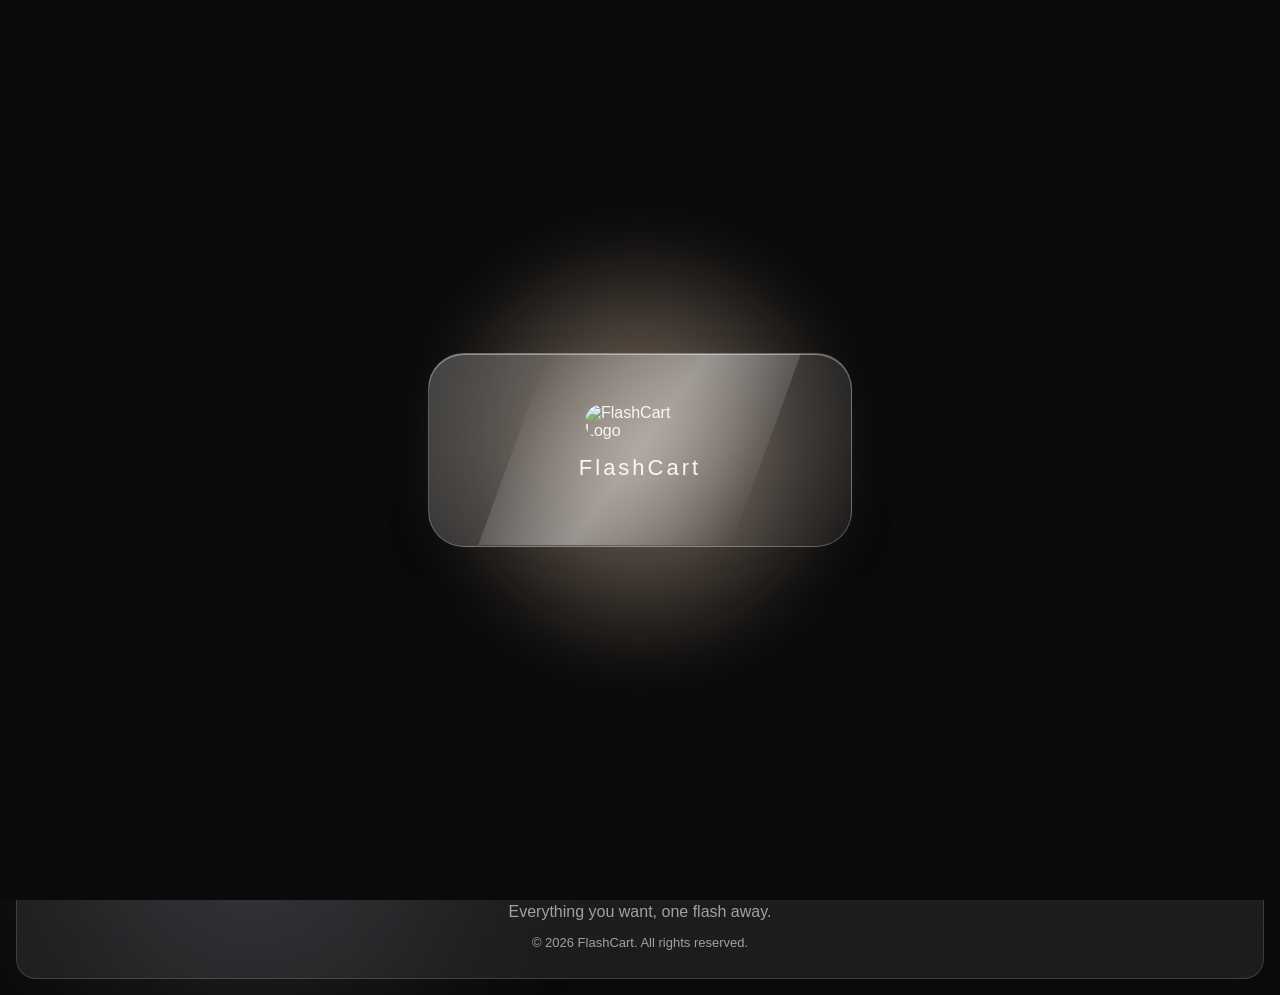
==== commit 17450926: "added footer" ====
--- a/index.html
+++ b/index.html
@@ -1,103 +1,62 @@
-
-
 <!DOCTYPE html>
 <html>
 <head>
-    <title>Flash Cart</title>
+    <meta charset="UTF-8">
     <meta name="viewport" content="width=device-width, initial-scale=1.0">
+    <title>FlashCart The Next Gen Shopping Experience</title>
     <link rel="stylesheet" href="style.css">
 </head>
 <body>
-
-    <!-- Login Page -->
-    <div id="loginPage" class="login-page">
-        <div class="login-box">
-            <h1>Flash <span>Cart</span></h1>
-            <p>Your favourite shopping destination</p>
-
-            <form id="loginForm">
-                <label>Email Address</label>
-                <input type="email" id="email" placeholder="Enter your email" required>
-
-                <label>Password</label>
-                <input type="password" id="password"
-                       placeholder="Enter password"
-                       minlength="6" required>
-
-                <button type="submit">Login</button>
-            </form>
-
-            <p class="small-text">Demo website for college project</p>
+    <div id="loader">
+        <div class="loader-glow"></div>
+        <div class="glass-slab">
+            <img src="Images/flashcart-logo-premium.png" alt="FlashCart Logo">
+            <h1>FlashCart</h1>
         </div>
     </div>
+   <header>
+    <nav>
+        <div class="logo">
+                <img src="Images/flashcart-logo-premium.png" alt="FlashCart Logo">
+                <span>FlashCart</span>
+            </div>
+        <ul>
+            <li><a href="index.html">Home</a></li>
+            <li><a href="products.html">Products</a></li>
+            <li><a href="about.html">About</a></li>
+            <li><a href="contact.html">Contact</a></li>
+        </ul>
+        <button>Cart (0)</button>
+    </nav>
+   </header> 
+   <div class="blob blob1"></div>
+   <div class="blob blob2"></div>
+   <main>
+        <section class="hero">
+            <div class="hero-content">
+                <h2>Everything You Want, One Flash Away.</h2>
+                <p>Discover amazing products, unlock exciting deals, and make every click count.</p>
+                <button class="cta" onclick="location.href='products.html'">Shop Now</button>
+            </div>
+        </section>
+   </main>
 
-    <!-- Main Website -->
-    <div id="mainPage" class="hidden">
 
-        <header>
-            <h2>Flash <span>Cart</span></h2>
+   <footer>
+        <div class="footer-brand">
+            <img src="Images/flashcart-logo-premium.png" alt="FlashCart Logo">
+            <span>FlashCart</span>
+        </div>
+        <p class="footer-tag">Everything you want, one flash away.</p>
+        <p class="footer-copy">© 2026 FlashCart. All rights reserved.</p>
+    </footer>
 
-            <div>
-                <button onclick="showHome()">Home</button>
-                <button onclick="showCart()">Cart 🛒 (<span id="cartCount">0</span>)</button>
-                <button onclick="logout()">Logout</button>
-            </div>
-        </header>
-
-        <!-- Homepage -->
-        <div id="homePage">
-
-            <section class="banner">
-                <h1>Big Deals. Better Choices.</h1>
-                <p>Discover your favourite products at amazing prices.</p>
-                <button onclick="goToProducts()">Shop Now</button>
-            </section>
-
-            <section class="section">
-                <h2>Shop by Category</h2>
-
-                <div class="categories">
-                    <button onclick="filterProducts('All')">All</button>
-                    <button onclick="filterProducts('Electronics')">Electronics</button>
-                    <button onclick="filterProducts('Fashion')">Fashion</button>
-                    <button onclick="filterProducts('Home')">Home</button>
-                    <button onclick="filterProducts('Beauty')">Beauty</button>
-                </div>
-            </section>
-
-            <section class="section" id="productsSection">
-                <h2 id="productTitle">Our Products</h2>
-
-                <input type="text" id="searchBox"
-                       placeholder="Search products..."
-                       oninput="searchProducts()">
-
-                <div id="productList" class="product-list"></div>
-            </section>
-
-        </div>
-
-        <!-- Shopping Cart -->
-        <div id="cartPage" class="section hidden">
-            <h1>My Shopping Cart</h1>
-
-            <div id="cartItems"></div>
-
-            <div class="total-box">
-                <h2>Total: ₹<span id="totalPrice">0</span></h2>
-                <button onclick="checkout()">Place Order</button>
-                <button class="back-button" onclick="showHome()">Continue Shopping</button>
-            </div>
-        </div>
-
-        <footer>
-            <h2>Flash Cart</h2>
-            <p>Making shopping simple and enjoyable.</p>
-            <p>© 2026 Flash Cart | College Project</p>
-        </footer>
-
-    </div>
-
-    <script src="script.js"></script>
+   <script>
+        window.addEventListener('load',function(){
+            setTimeout(function(){
+                document.getElementById("loader").classList.add("hide");
+        },4000);
+    });
+   </script>
 </body>
-</html>
+</html>
--- a/style.css
+++ b/style.css
@@ -1,320 +1,428 @@
-
-body {
-    margin: 0;
-    font-family: Arial, sans-serif;
-    background: #11110f;
-    color: white;
-}
-
-* {
-    box-sizing: border-box;
-}
-
-span {
-    color: #d5b36a;
-}
-
-button {
+.logo img{
+    width: 40px;
+}
+
+nav{
+    display: flex;
+    align-items: center;
+    justify-content: space-between;
+    padding: 16px 32px;
+    background:rgba(255,255,255,0.08);
+    backdrop-filter: blur(20px);
+    -webkit-backdrop-filter: blur(20px);
+    border:1px solid rgba(255,255,255,0.15);
+    border-radius: 20px;
+    margin: 16px;
+}
+
+.logo{
+    display: flex;
+    align-items: center;
+    gap: 10px;
+}
+
+nav ul{
+    display: flex;
+    list-style: none;
+    gap: 24px;
+}
+
+body{
+    margin:0;
+    background:#0a0a0a;
+    color:#f5f5f5;
+    font-family: -apple-system,"Segoe UI",Helvetica,Arial,sans-serif;
+}
+
+a{
+    color:#f5f5f7;
+    text-decoration: none;
+    opacity: 0.8;
+}
+
+a:hover{
+    opacity: 1;
+}
+
+button{
+    background:rgba(232,201,176,0.2);
+    color: #f5f5f7;
+    border: 1px solid rgba(232,201,176,0.5);
+    padding: 8px 18px;
+    border-radius: 20px;
     cursor: pointer;
-    padding: 10px 15px;
-    border: none;
-    border-radius: 5px;
-    background: #d5b36a;
-    color: #17140e;
-    font-weight: bold;
-}
-
-button:hover {
-    background: #f0d99e;
-}
-
-/* Login Page */
-
-.login-page {
-    height: 100vh;
-    display: flex;
+}
+
+#loader{
+    position: fixed;
+    inset:0;
+    background:#0a0a0a;
+    display: flex;
+    flex-direction: column;
+    align-items:center;
+    justify-content:center;
+    gap:16px;
+    z-index: 9999;
+    transition: opacity 0.6s ease,visibility 0.6s; 
+}
+
+#loader.hide{
+    opacity: 0;
+    visibility: hidden;
+}
+
+#loader img{
+    width: 110px;
+    border-radius:26px;
+    animation:pulse 1.6s ease-in-out infinite;
+}
+
+#loader h1{
+    font-size:22px;
+    font-weight:500;
+    letter-spacing:3px;
+}
+
+@keyframes pulse{
+    0%, 100%{
+        transform: scale(1);
+        box-shadow: 0 0 0 rgba(232,201,176,0);
+    }
+    50%{
+        transform:scale(1.08);
+        box-shadow: 0 0 50px rgba(232,201,176,0.35);
+    }
+}
+
+.loader-glow{
+    position:absolute;
+    width: 450px;
+    height: 450px;
+    border-radius: 50%;
+    background: radial-gradient(circle, rgba(232,201,176,0.6),transparent 70%);
+    filter: blur(30px);
+    animation:breathe 3s ease-in-out infinite;
+}
+
+.glass-slab{
+    position:relative;
+    display:flex;
+    flex-direction:column;
+    align-items:center;
+    padding: 50px 150px;
+    border-radius: 36px;
+    background:linear-gradient(135deg,rgba(255,255,255,0.22),rgba(255,255,255,0.05));
+    backdrop-filter: blur(24px);
+    -webkit-backdrop-filter: blur(24px);
+    border:1px solid rgba(255,255,255,0.25);
+    box-shadow: 0 20px 60px rgba(0,0,0,0.05),inset 0 1px 0 rgba(255,255,255,0.4);
+    overflow:hidden;
+}   
+
+.glass-slab::after{
+    content:"";
+    position:absolute;
+    top:0;
+    left:-120;
+    width:60%;
+    height:100%;
+    background:linear-gradient(110deg,transparent,rgba(255,255,255,0.35),transparent);
+    transform:skewX(-20deg);
+    animation:shine 2.8s ease-in-out infinite;
+}
+
+@keyframes breathe{
+    0%,100%{
+        opacity: 0.6;transform:scale(1);
+    }
+    50%{
+        opacity: 0.9;transform:scale(1.15);
+    }
+}
+
+@keyframes shine{
+    0%{
+        left:-120%;
+    }
+    60%,100%{
+        left:160%;
+    }
+}
+
+.blob{
+    position: fixed;
+    border-radius: 50%;
+    filter: blur(90px);
+    z-index:-1;
+}
+
+.blob1{
+    width: 420px;
+    height: 420px;
+    background: #E8C9B0;
+    opacity: 0.35;
+    top: -80px;
+    right: 8%;
+}
+
+.blob2{
+    width: 380px;
+    height: 380px;
+    background: #6c6c80;
+    opacity: 0.3;
+    bottom: -100px;
+    left: 5%;
+}
+
+.hero{
+    min-height: 70vh;
+    display: flex;
+    align-items: center;
     justify-content: center;
-    align-items: center;
-    padding: 20px;
-    background: linear-gradient(135deg, #080808, #292316);
-}
-
-.login-box {
-    background: #1d1c18;
-    padding: 35px;
-    width: 100%;
-    max-width: 350px;
-    border: 1px solid #75613b;
-    border-radius: 12px;
     text-align: center;
-    box-shadow: 0 10px 30px #0006;
-}
-
-.login-box h1 {
+}
+
+.hero h2{
+    font-size: 56px;
+    font-weight: 600;
+    letter-spacing: -1px;
+    margin: 0 0 12px;
+}
+
+.hero p{
+    color: #a0a0a8;
+    font-size: 18px;
+    margin: 0 0 28px;
+}
+
+.cta{
+    font-size: 16px;
+    padding: 14px 34px;
+    background: rgba(255,255,255,0.12);
+    backdrop-filter: blur(14px);
+    -webkit-backdrop-filter: blur(14px);
+    border: 1px solid rgba(255,255,255,0.3);
+}
+
+.products{
+    max-width: 1100px;
+    margin: 0 auto;
+    padding: 40px 32px;
+}
+
+.products h2{
     font-size: 36px;
-    margin-bottom: 10px;
-}
-
-.login-box p {
-    color: #c7c0b1;
-    font-size: 14px;
-}
-
-.login-box form {
-    text-align: left;
-    margin-top: 25px;
-}
-
-.login-box label {
-    display: block;
-    margin: 15px 0 7px;
-}
-
-.login-box input {
-    width: 100%;
-    padding: 12px;
-    border: 1px solid #555044;
-    background: #11110f;
-    color: white;
-    border-radius: 5px;
-}
-
-.login-box form button {
-    width: 100%;
-    margin-top: 22px;
-}
-
-.login-box .small-text {
-    margin-top: 22px;
-    font-size: 12px;
-}
-
-/* Header */
-
-header {
-    background: #080808;
-    padding: 15px 5%;
-    display: flex;
-    justify-content: space-between;
-    align-items: center;
-    gap: 15px;
-    border-bottom: 1px solid #57482c;
-}
-
-header h2, footer h2 {
-    margin: 0;
-}
-
-header button {
-    margin: 3px;
-}
-
-/* Homepage Banner */
-
-.banner {
-    margin: 30px 5%;
-    padding: 55px 35px;
-    border-radius: 10px;
-    background: linear-gradient(120deg, #352b19, #151411, #292014);
-    border: 1px solid #685332;
-}
-
-.banner h1 {
-    font-size: 38px;
-    color: #f0d99e;
-}
-
-.banner p {
-    color: #ddd3bf;
-    line-height: 1.6;
-}
-
-.banner button {
-    margin-top: 10px;
-}
-
-/* Sections and Categories */
-
-.section {
-    padding: 20px 5%;
-}
-
-.section h2 {
-    color: #f0d99e;
-}
-
-.categories {
+    font-weight: 600;
+    margin: 0 0 24px;
+}
+
+.grid{
+    display: grid;
+    grid-template-columns: repeat(auto-fill,minmax(220px,1fr));
+    gap: 20px;
+}
+
+.card{
+    background: rgba(255,255,255,0.08);
+    backdrop-filter: blur(20px);
+    -webkit-backdrop-filter: blur(20px);
+    border: 1px solid rgba(255,255,255,0.15);
+    border-radius: 24px;
+    padding: 24px;
+    text-align: center;
+}
+
+.card-icon{
+    font-size: 48px;
+    margin-bottom: 8px
+}
+
+.card h3{
+    margin: 8px 0 4px;
+    font-weight: 500;
+}
+
+.price{
+    color: #E8C9B0;
+    font-size: 18px;
+    margin: 0 0 6px;
+}
+
+.stock{
+    font-size: 13px;
+    margin: 0 0 16px;
+}
+
+.stock.in{color: #8fd19e;}
+.stock.low{color: #ffb36b;}
+.stock.out{color: #ff7b7b;}
+
+button:disabled{
+    opacity: 0.4;
+    cursor: not-allowed;
+}
+
+.category-bar{
     display: flex;
     flex-wrap: wrap;
     gap: 10px;
+    margin-bottom: 28px;
+}
+
+.chip{
+    padding: 8px 20px;
+    border-radius: 20px;
+    background: rgba(255,255,255,0.08);
+    backdrop-filter: blur(14px);
+    -webkit-backdrop-filter: blur(14px);
+    border: 1px solid rgba(255,255,255,0.15);
+    opacity: 1;
+}
+
+.chip.active {
+    background: rgba(232, 201, 176, 0.25);
+    border-color: rgba(232, 201, 176, 0.6);
+}
+
+.card-img {
+    height: 170px;
+    display: flex;
+    align-items: center;
+    justify-content: center;
+    margin-bottom: 12px;
+}
+
+.card-img img {
+    max-width: 100%;
+    max-height: 100%;
+    object-fit: contain;
+}
+
+.qty{
+    display:inline-flex;
+    align-items:center;
+    gap:14px;
+}
+
+.qty button{
+    width:34px;
+    height:34px;
+    padding:0;
+    border-radius:50%;
+    font-size:18px;
+}
+
+.qty span{
+    min-width:20px;
+    font-size: 16px;
+}
+
+.cart-panel{
+    position:fixed;
+    top:90px;
+    right:24px;
+    width:340px;
+    max-height:70vh;
+    overflow-y: auto;
+    padding:20px;
+    border-radius:24px;
+    background:rgba(255,255,255,0.08);
+    backdrop-filter: blur(24px);
+    -webkit-backdrop-filter: blur(24px);
+    border:1px solid rgba(255,255,255,0.2);
+    opacity:0;
+    visibility: hidden;
+    transform:translateY(-10px);
+    transition:opacity 0.3s ease,transform 0.3s ease, visibility 0.3s;
+    z-index:100;
+}
+
+.cart-panel.open{
+    opacity: 1;
+    visibility: visible;
+    transform: translateY(0);
+}
+
+.cart-head, .cart-foot{
+    display: flex;
+    align-items: center;
+    justify-content: space-between;
+}
+
+.cart-row{
+    display: flex;
+    justify-content: space-between;
+    padding: 10px 0;
+    border-bottom: 1px solid rgba(255,255,255,0.1);
+    font-size: 14px;
+}
+
+.cart-empty{
+    color: #a0a0a8;
+    text-align: center;
     margin: 20px 0;
 }
 
-.categories button {
-    background: #26241e;
-    color: white;
-    border: 1px solid #665638;
-}
-
-.categories button:hover {
-    background: #d5b36a;
-    color: black;
-}
-
-#searchBox {
-    width: 100%;
-    max-width: 400px;
-    padding: 12px;
-    margin-bottom: 20px;
-    border: 1px solid #655638;
-    border-radius: 5px;
-}
-
-/* Product Cards */
-
-.product-list {
-    display: grid;
-    grid-template-columns: repeat(4, minmax(0, 1fr));
-    gap: 20px;
-}
-
-.product-card {
-    background: white;
-    color: #222;
-    border-radius: 8px;
-    padding: 15px;
+.cart-foot{
+    margin-top: 16px;
+}
+
+footer{
+    margin: 60px 16px 16px;
+    padding: 28px 32px;
     text-align: center;
-    transition: 0.2s;
-}
-
-.product-card:hover {
-    transform: translateY(-4px);
-    box-shadow: 0 8px 20px #0005;
-}
-
-.product-card img {
-    width: 100%;
-    height: 160px;
-    object-fit: contain;
-    background: #f5f5f5;
-}
-
-.product-card h3 {
-    font-size: 17px;
-}
-
-.product-card p {
-    color: #555;
-}
-
-.product-card .price {
-    color: #222;
+    background: rgba(255,255,255,0.08);
+    backdrop-filter: blur(20px);
+    -webkit-backdrop-filter: blur(20px);
+    border: 1px solid rgba(255,255,255,0.15);
+    border-radius: 20px;
+}
+
+.footer-brand{
+    display: flex;
+    align-items: center;
+    justify-content: center;
+    gap: 10px;
+    margin-bottom: 14px;
+}
+
+.footer-brand img{
+    width: 32px;
+}
+
+.footer-copy{
+    color: #a0a0a8;
+    font-size: 13px;
+    margin: 0;
+}
+
+.footer-tag{
+    color: #a0a0a8;
+    margin: 0 0 14px;
+}
+
+.about{
+    max-width: 1100px;
+    margin: 0 auto;
+    padding: 40px 32px;
+}
+
+.about h2{
+    font-size: 36px;
+    font-weight: 600;
+    margin: 0 0 16px;
+}
+
+.about-intro{
+    max-width: 700px;
+    color: #a0a0a8;
     font-size: 18px;
-    font-weight: bold;
-}
-
-.product-card button {
-    width: 100%;
-    margin-top: 12px;
-}
-
-/* Cart */
-
-.cart-item {
-    display: flex;
-    justify-content: space-between;
-    align-items: center;
-    gap: 15px;
-    padding: 15px;
-    margin: 15px 0;
-    background: #201f1a;
-    border: 1px solid #55472e;
-    border-radius: 8px;
-}
-
-.cart-item h3 {
-    margin-top: 0;
-}
-
-.cart-item img {
-    width: 75px;
-    height: 75px;
-    object-fit: contain;
-    background: white;
-}
-
-.cart-item button {
-    margin: 3px;
-}
-
-.total-box {
-    background: #201f1a;
-    border: 1px solid #55472e;
-    padding: 20px;
-    border-radius: 8px;
-    margin-top: 20px;
-}
-
-.total-box h2 {
-    color: #f0d99e;
-}
-
-.back-button {
-    background: #ded8c9;
-}
-
-.empty-message {
-    background: #201f1a;
-    padding: 25px;
-    border-radius: 8px;
-}
-
-/* Footer */
-
-footer {
-    margin-top: 40px;
-    padding: 30px;
-    background: #080808;
-    border-top: 1px solid #57482c;
-    text-align: center;
-    color: #c7c0b1;
-}
-
-.hidden {
-    display: none !important;
-}
-
-/* Mobile Screen */
-
-@media (max-width: 800px) {
-    .product-list {
-        grid-template-columns: repeat(2, minmax(0, 1fr));
-    }
-
-    header {
-        flex-wrap: wrap;
-    }
-
-    header div {
-        display: flex;
-        flex-wrap: wrap;
-    }
-
-    .banner h1 {
-        font-size: 30px;
-    }
-}
-
-@media (max-width: 400px) {
-    .product-list {
-        grid-template-columns: 1fr;
-    }
-
-    .login-box {
-        padding: 25px 20px;
-    }
-
-    .banner {
-        padding: 30px 20px;
-    }
-}
+    line-height: 1.6;
+    margin: 0 0 40px;
+}
+
+.about-text{
+    color: #a0a0a8;
+    font-size: 14px;
+    margin: 0;
+}
